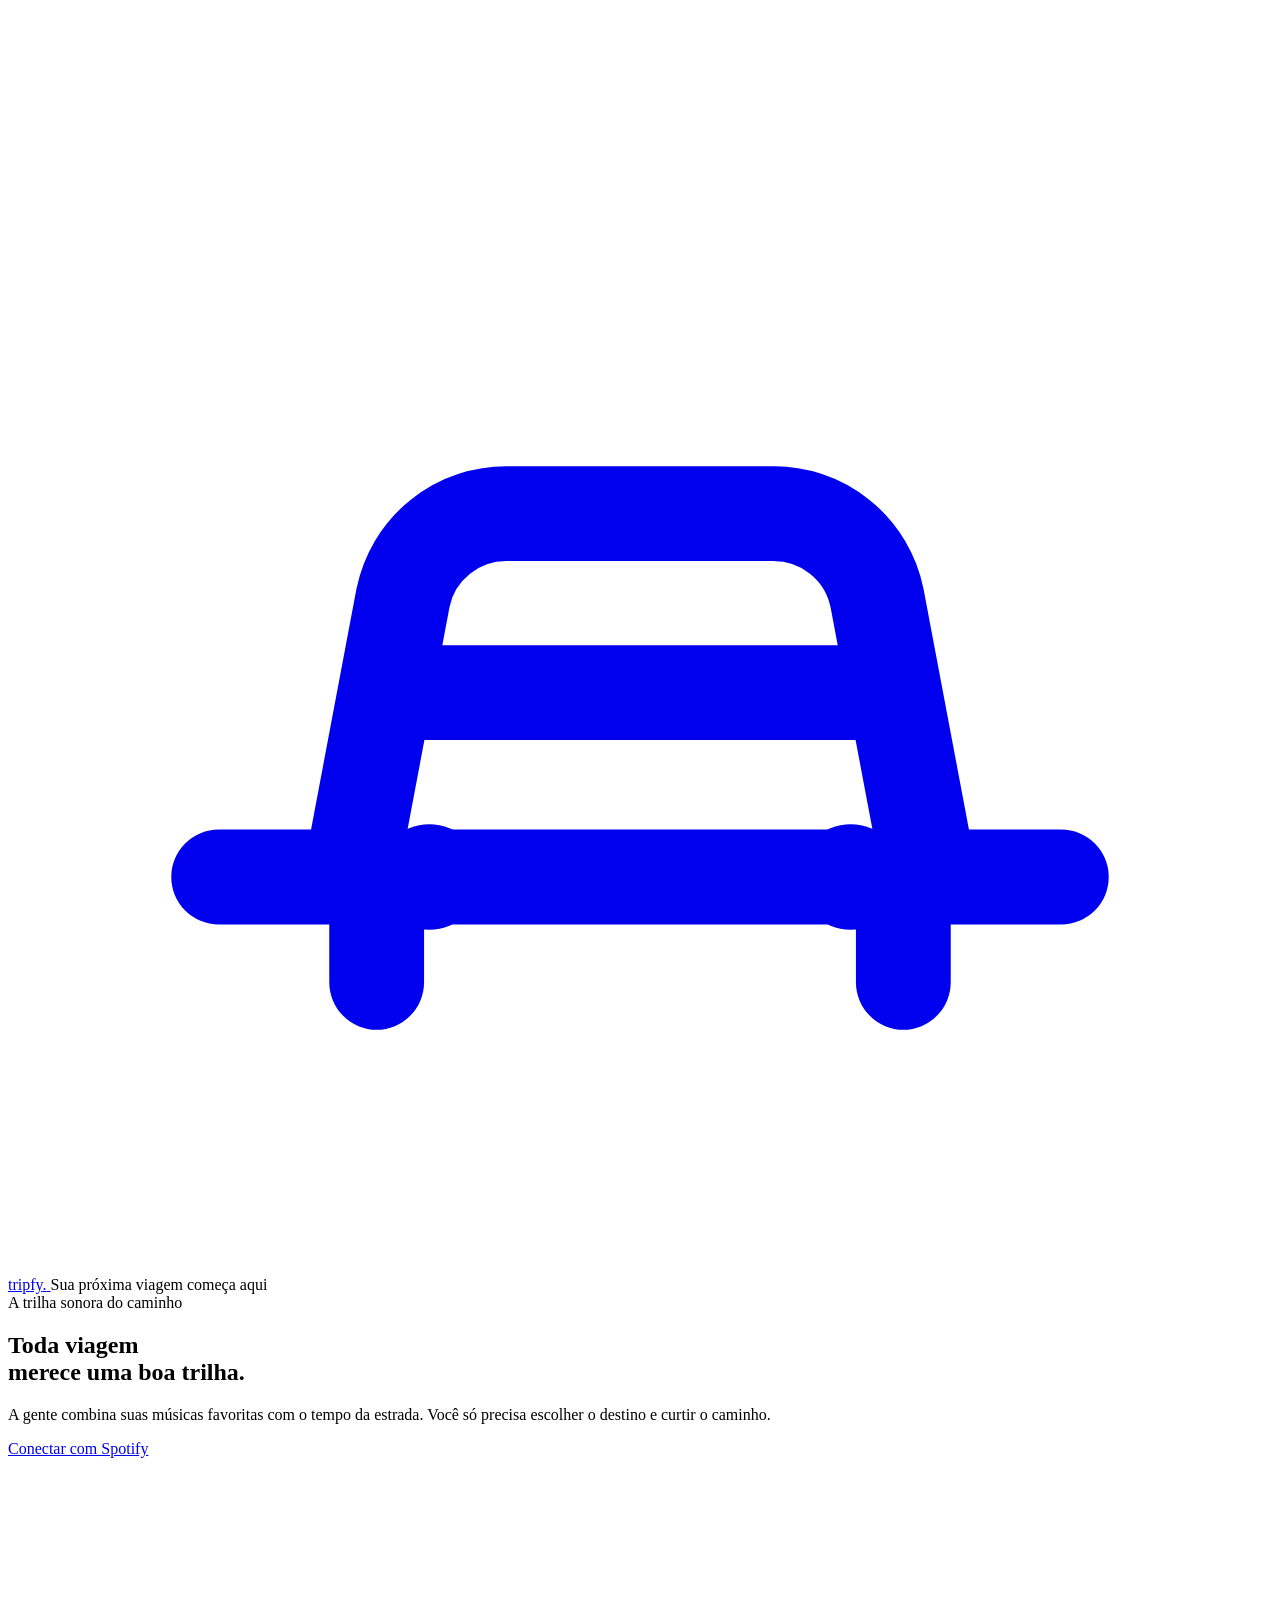
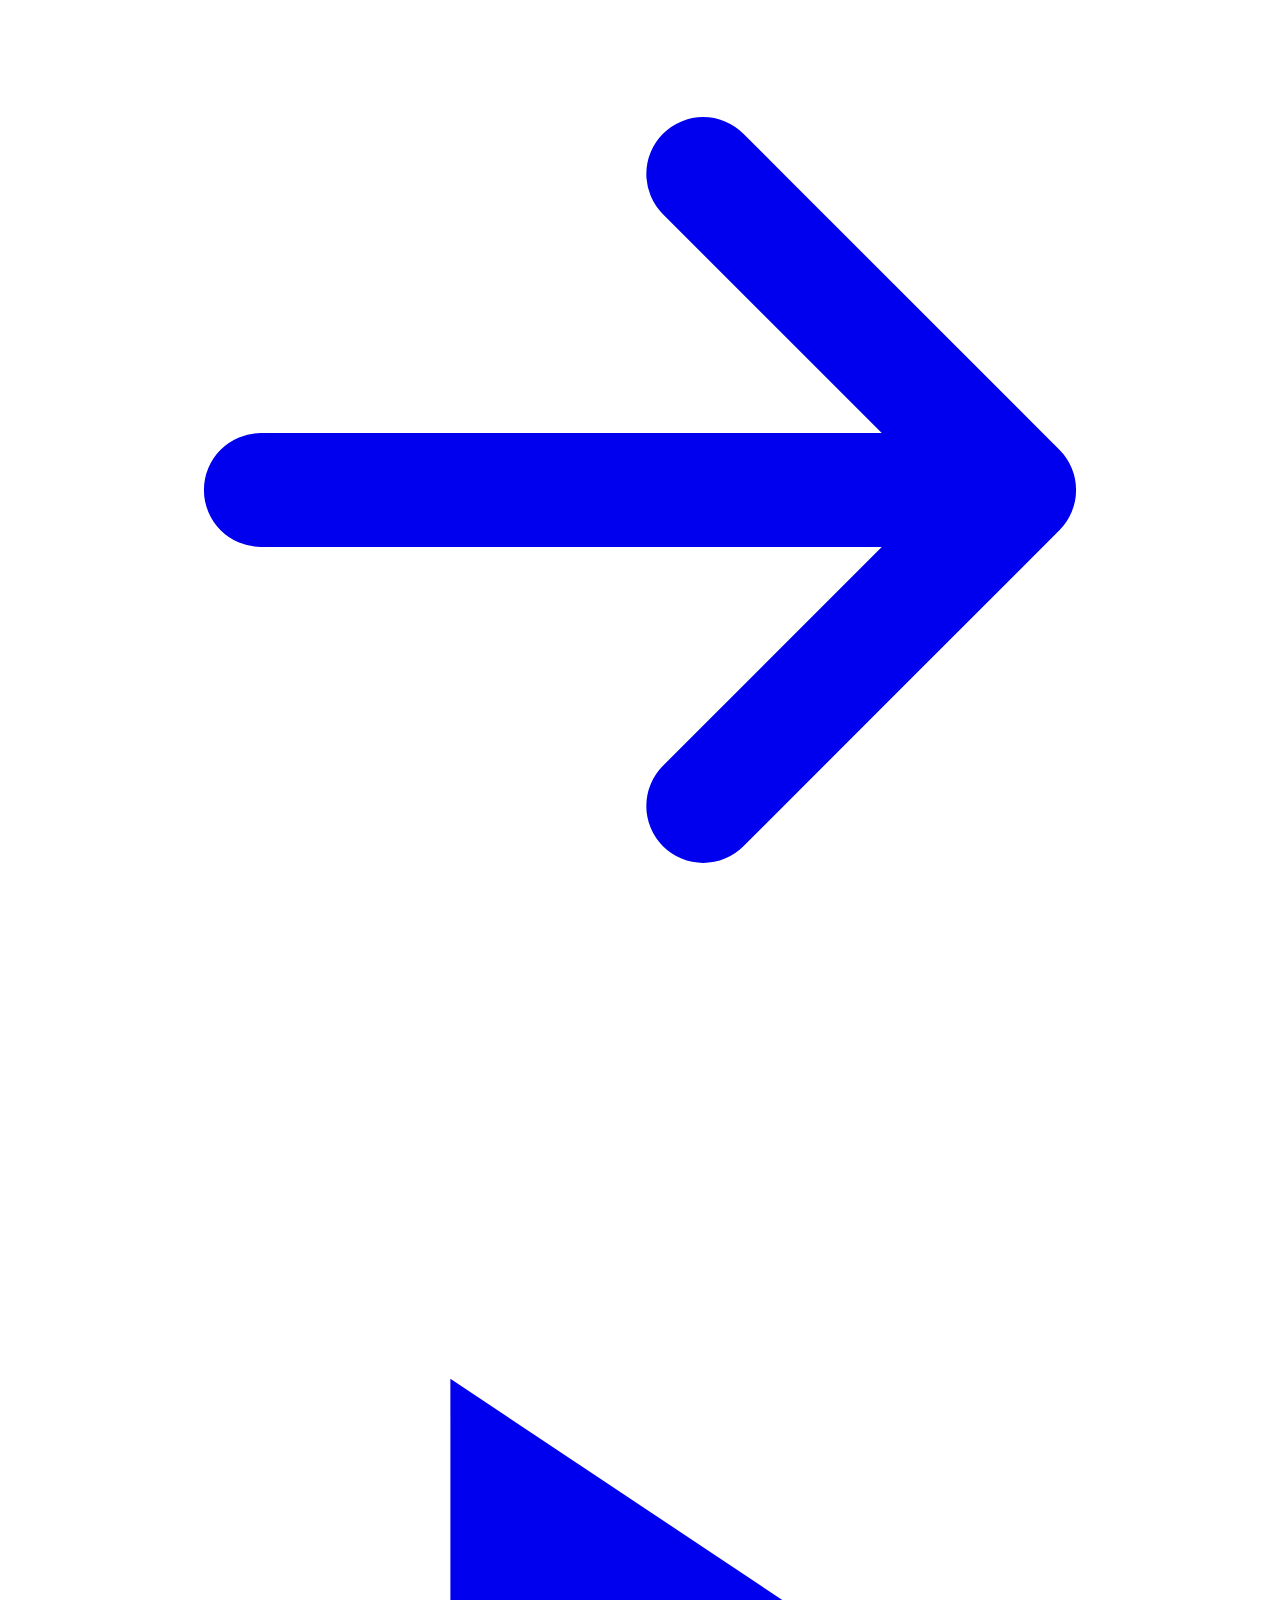
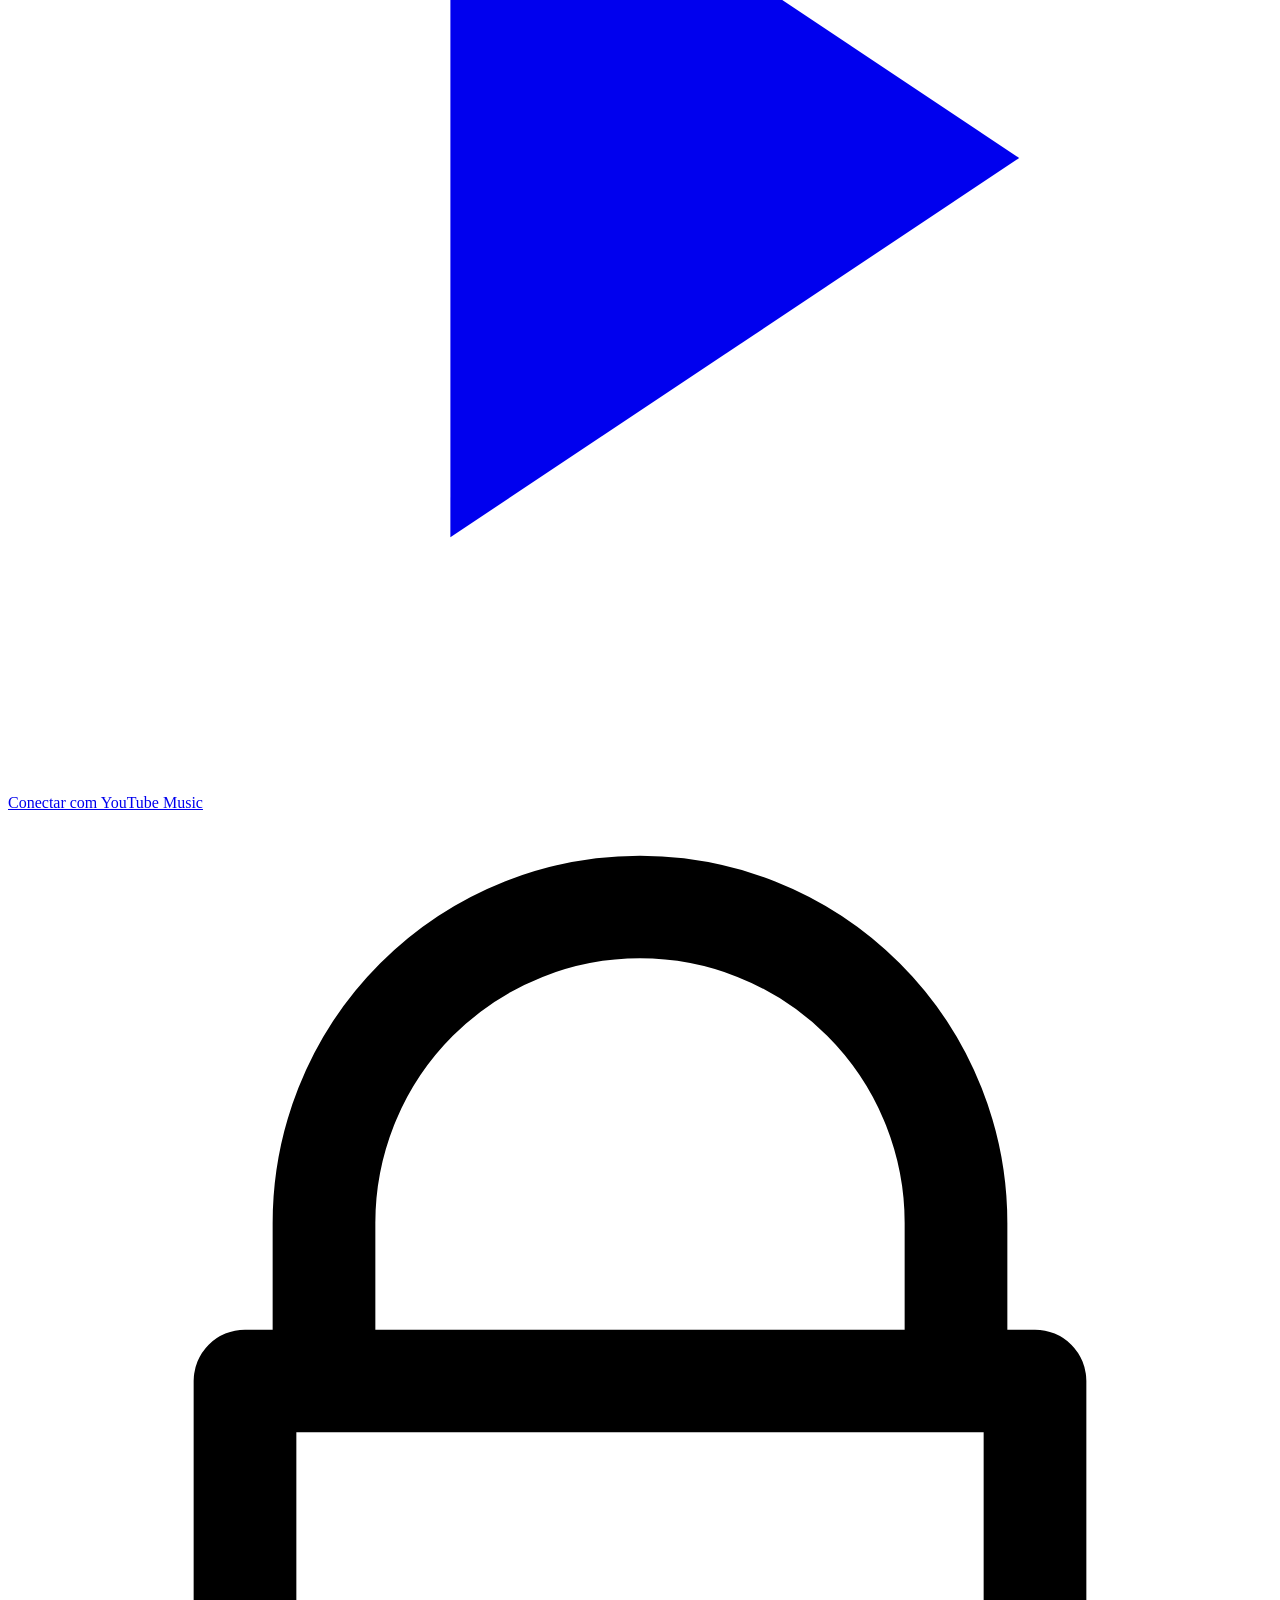
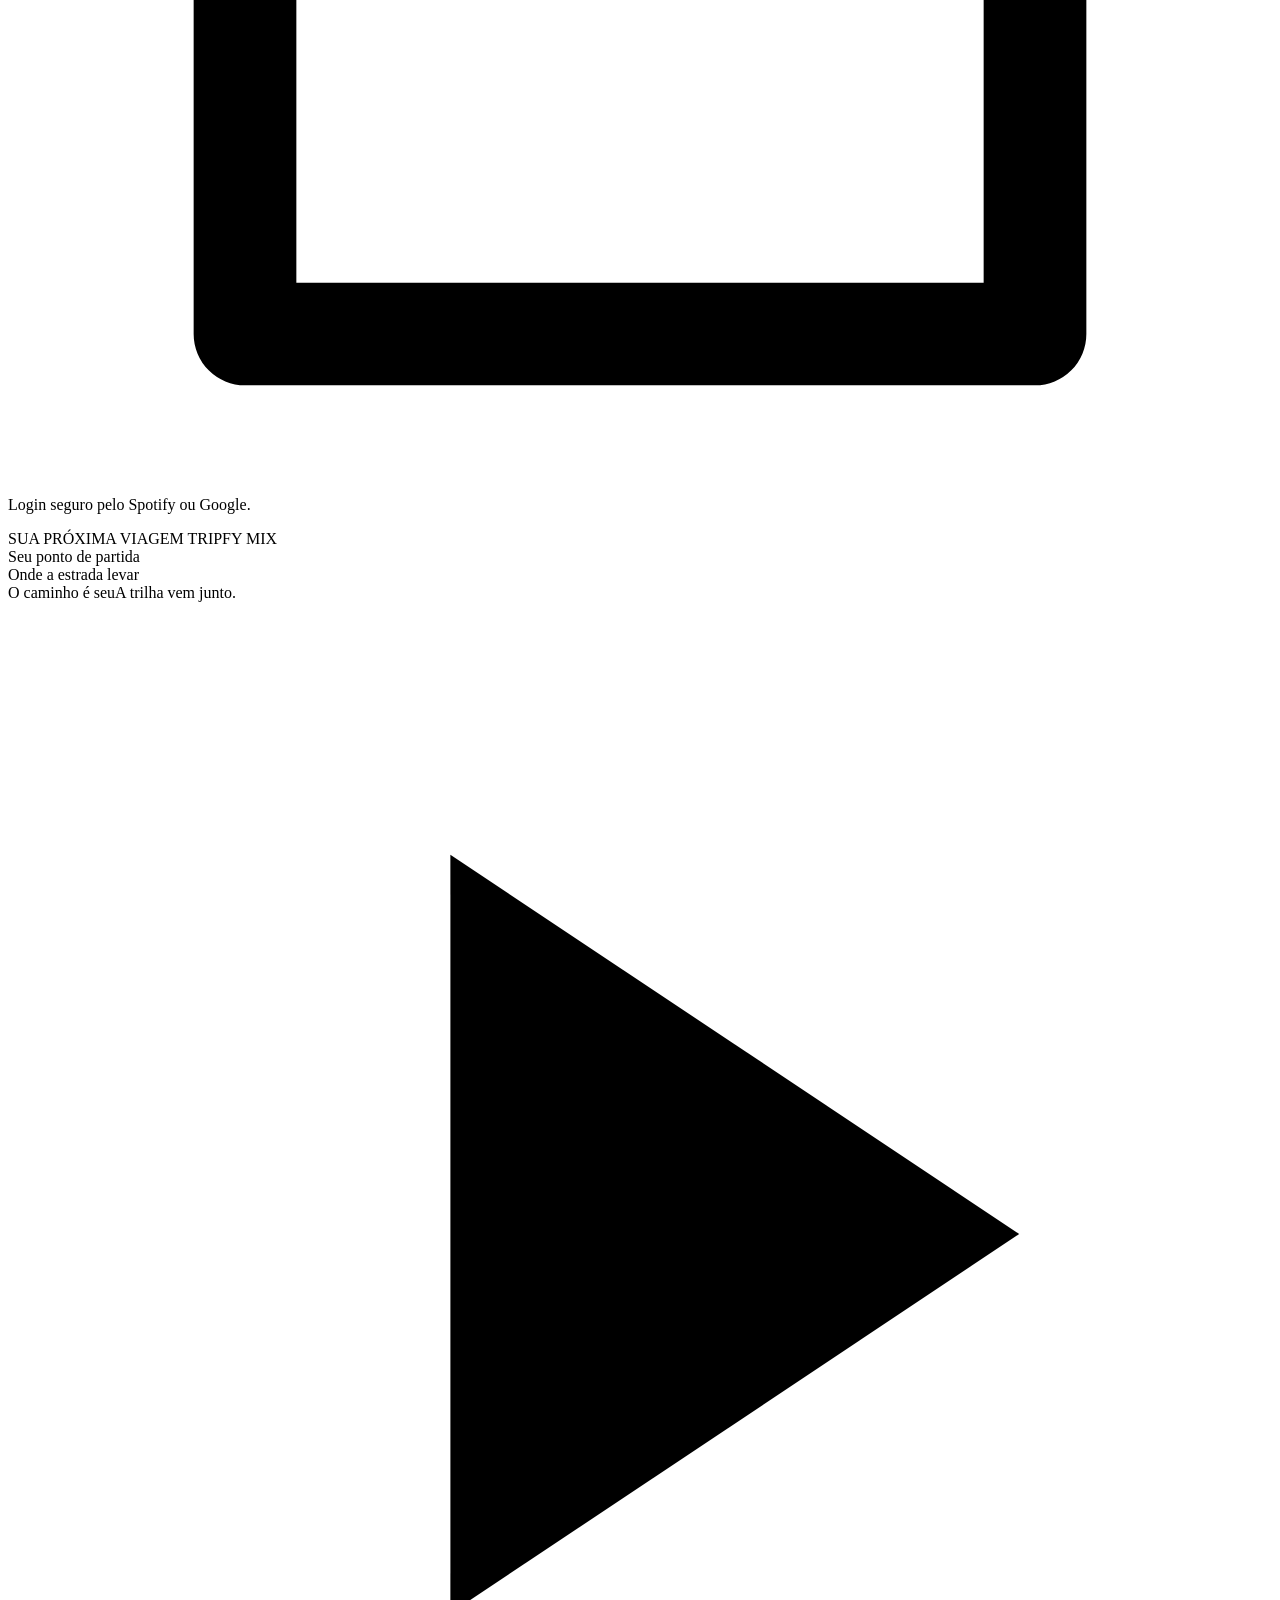
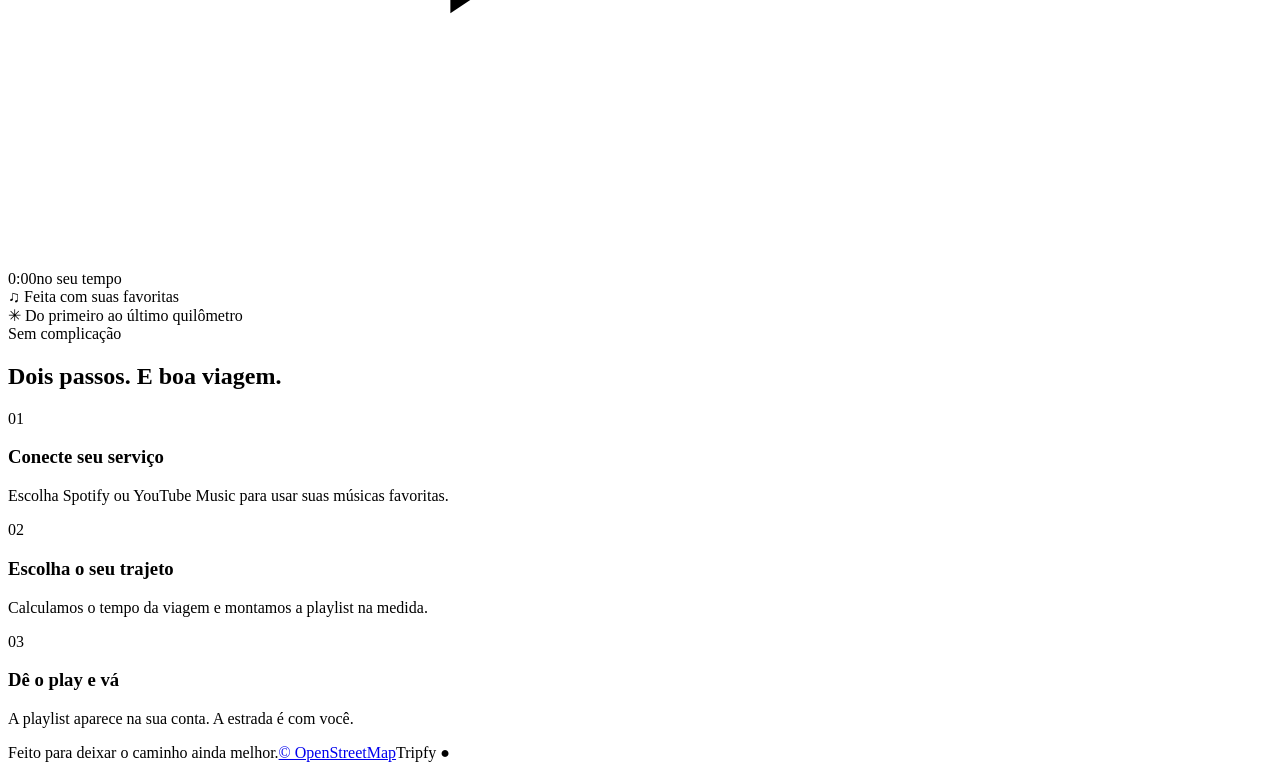
==== index.html @ cd0b9dc2 "Add files via upload" ====
<!doctype html>
<html lang="pt-BR">
<head>
    <meta charset="UTF-8">
    <meta name="viewport" content="width=device-width, initial-scale=1">
    <meta name="theme-color" content="#101812">
    <meta name="description" content="Uma trilha sonora feita sob medida para o tempo da sua viagem.">
    <title>Tripfy — sua viagem, sua trilha</title>
    <link rel="preconnect" href="https://fonts.googleapis.com">
    <link rel="preconnect" href="https://fonts.gstatic.com" crossorigin>
    <link href="https://fonts.googleapis.com/css2?family=DM+Sans:wght@400;500;600;700&family=Manrope:wght@400;500;600;700;800&display=swap" rel="stylesheet">
    <link href="css/style.css" rel="stylesheet">
</head>
<body>
    <main class="page-shell">
        <nav class="topbar" aria-label="Navegação principal">
            <a class="brand" href="/" aria-label="Tripfy, início">
                <span class="brand-mark" aria-hidden="true">
                    <svg viewBox="0 0 24 24" fill="none"><path d="M4 16.5h16M6.5 16.5l1-5.3a2 2 0 0 1 2-1.6h5a2 2 0 0 1 2 1.6l1 5.3M7 16.5v2m10-2v2M8 13h8" stroke="currentColor" stroke-width="1.8" stroke-linecap="round" stroke-linejoin="round"/><circle cx="8" cy="16.5" r="1" fill="currentColor"/><circle cx="16" cy="16.5" r="1" fill="currentColor"/></svg>
                </span>
                tripfy<span class="brand-period">.</span>
            </a>
            <span class="topbar-note"><span class="status-dot"></span> Sua próxima viagem começa aqui</span>
        </nav>

        <section class="hero" aria-labelledby="welcome-title">
            <div class="hero-copy">
                <span class="eyebrow"><span class="eyebrow-line"></span> A trilha sonora do caminho</span>
                <h1 id="welcome-title">Toda viagem<br>merece uma <span>boa trilha.</span></h1>
                <p class="hero-description">A gente combina suas músicas favoritas com o tempo da estrada. Você só precisa escolher o destino e curtir o caminho.</p>
                <div class="provider-buttons" aria-label="Escolha seu serviço de música">
                    <a class="button button-primary button-start" href="/api/auth?provider=spotify">
                        Conectar com Spotify
                        <svg aria-hidden="true" viewBox="0 0 20 20" fill="none"><path d="M4 10h12m-5-5 5 5-5 5" stroke="currentColor" stroke-width="1.8" stroke-linecap="round" stroke-linejoin="round"/></svg>
                    </a>
                    <a class="button button-youtube button-start" href="/api/auth?provider=youtube">
                        <span class="youtube-play" aria-hidden="true"><svg viewBox="0 0 20 20" fill="none"><path d="m7 4 9 6-9 6V4Z" fill="currentColor"/></svg></span>
                        Conectar com YouTube Music
                    </a>
                </div>
                <p class="privacy-note"><svg aria-hidden="true" viewBox="0 0 16 16" fill="none"><path d="M4 7V5a4 4 0 0 1 8 0v2m-9 0h10v7H3V7Z" stroke="currentColor" stroke-width="1.3" stroke-linecap="round" stroke-linejoin="round"/></svg> Login seguro pelo Spotify ou Google.</p>
                <p class="notice" id="auth-notice" role="status" hidden></p>
            </div>

            <div class="hero-art" aria-label="Ilustração de uma viagem ao som de música">
                <div class="orbit orbit-one"></div>
                <div class="orbit orbit-two"></div>
                <div class="art-glow"></div>
                <div class="music-card">
                    <div class="music-card-top"><span class="music-label">SUA PRÓXIMA VIAGEM</span><span class="music-live"><span></span> TRIPFY MIX</span></div>
                    <div class="route-preview">
                        <div class="route-point"><span class="route-pin"></span><span>Seu ponto de partida</span></div>
                        <span class="route-dash"></span>
                        <div class="route-point"><span class="route-pin route-pin-end"></span><span>Onde a estrada levar</span></div>
                    </div>
                    <div class="now-playing">
                        <div class="album-art"><span class="equalizer"><i></i><i></i><i></i><i></i></span></div>
                        <div class="track-copy"><span class="track-title">O caminho é seu</span><span class="track-subtitle">A trilha vem junto.</span></div>
                        <span class="play-icon" aria-hidden="true"><svg viewBox="0 0 20 20" fill="none"><path d="m7 4 9 6-9 6V4Z" fill="currentColor"/></svg></span>
                    </div>
                    <div class="progress-track"><span></span></div>
                    <div class="time-labels"><span>0:00</span><span>no seu tempo</span></div>
                </div>
                <div class="floating-note note-top"><span class="note-icon">♫</span> Feita com suas favoritas</div>
                <div class="floating-note note-bottom"><span class="note-spark">✳</span> Do primeiro ao último quilômetro</div>
            </div>
        </section>

        <section class="how-it-works" aria-label="Como funciona">
            <div class="section-heading"><span class="eyebrow"><span class="eyebrow-line"></span> Sem complicação</span><h2>Dois passos. E boa viagem.</h2></div>
            <div class="steps">
                <article class="step"><span class="step-number">01</span><div><h3>Conecte seu serviço</h3><p>Escolha Spotify ou YouTube Music para usar suas músicas favoritas.</p></div></article>
                <article class="step"><span class="step-number">02</span><div><h3>Escolha o seu trajeto</h3><p>Calculamos o tempo da viagem e montamos a playlist na medida.</p></div></article>
                <article class="step"><span class="step-number">03</span><div><h3>Dê o play e vá</h3><p>A playlist aparece na sua conta. A estrada é com você.</p></div></article>
            </div>
        </section>
        <footer class="footer"><span>Feito para deixar o caminho ainda melhor.</span><span class="footer-meta"><a href="https://www.openstreetmap.org/copyright" target="_blank" rel="noreferrer">© OpenStreetMap</a><span>Tripfy <span class="brand-period">●</span></span></span></footer>
    </main>
    <script src="js/script_inicio.js" defer></script>
</body>
</html>
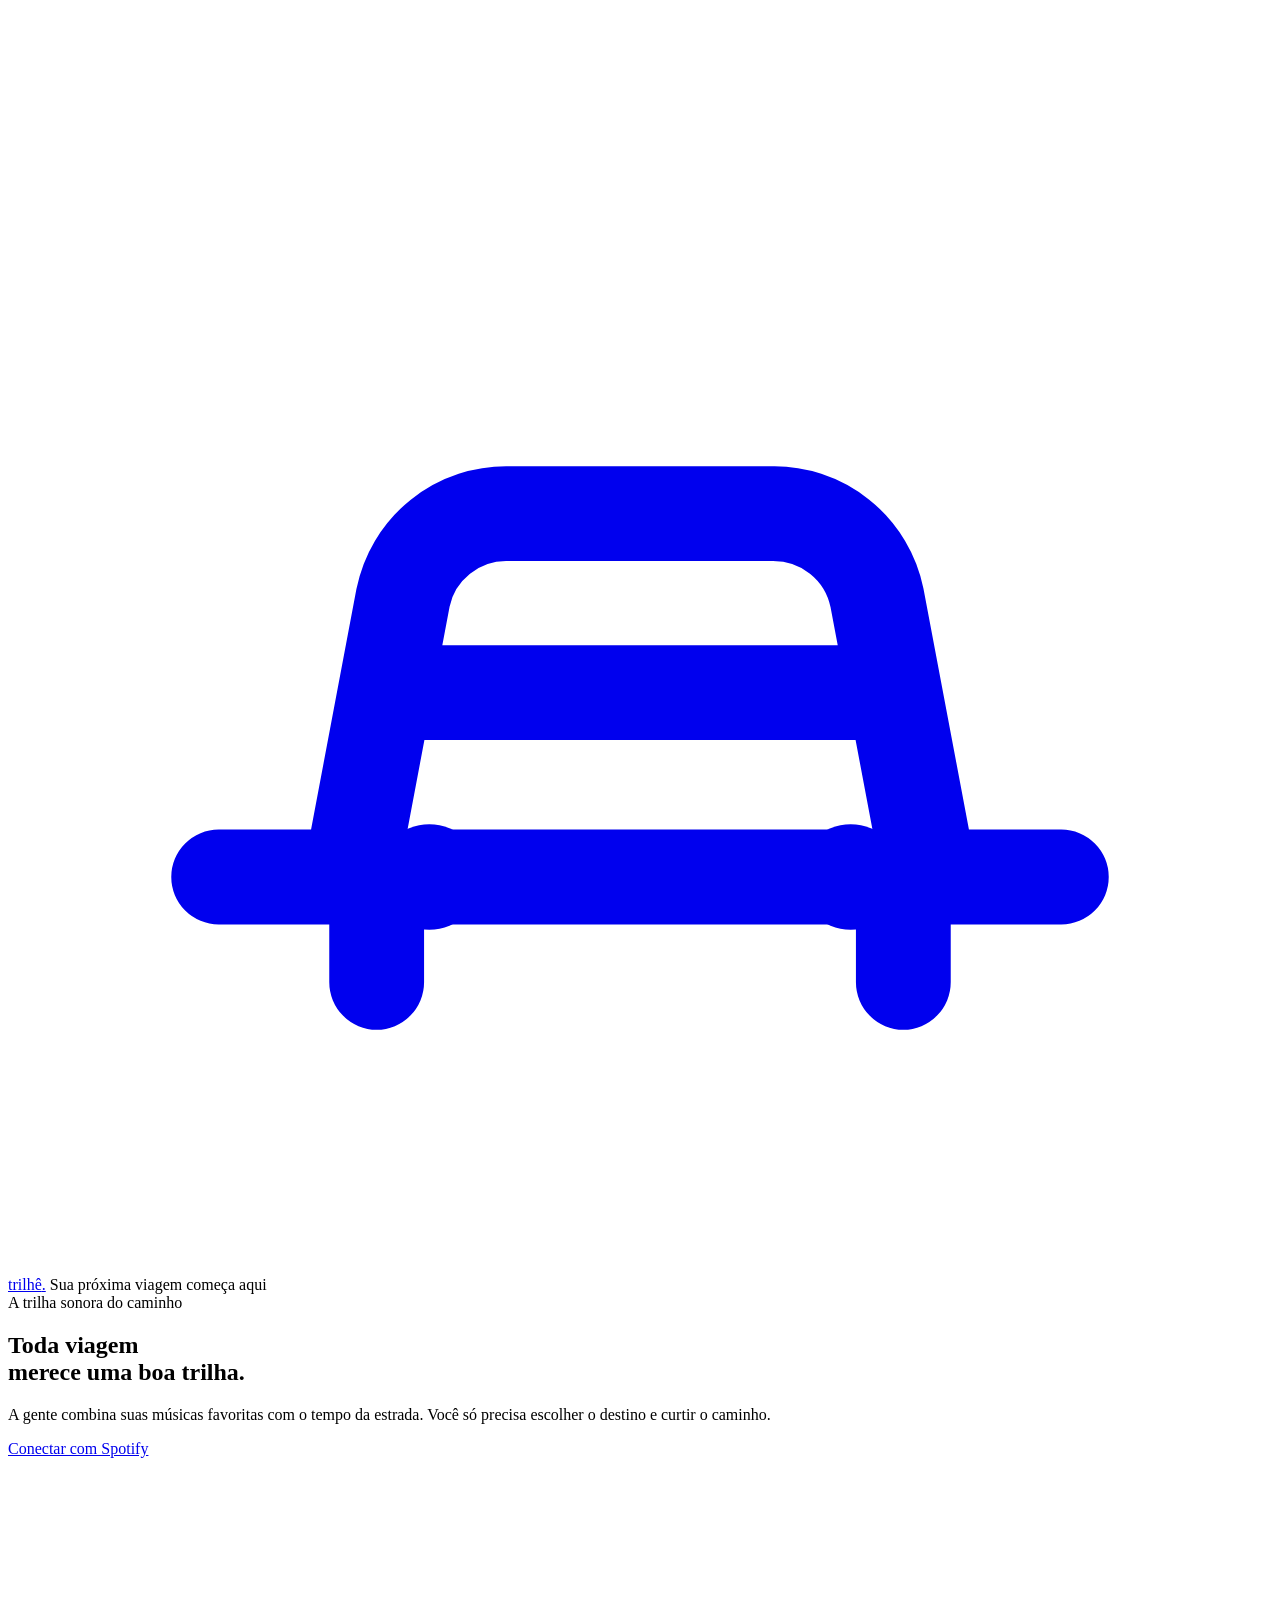
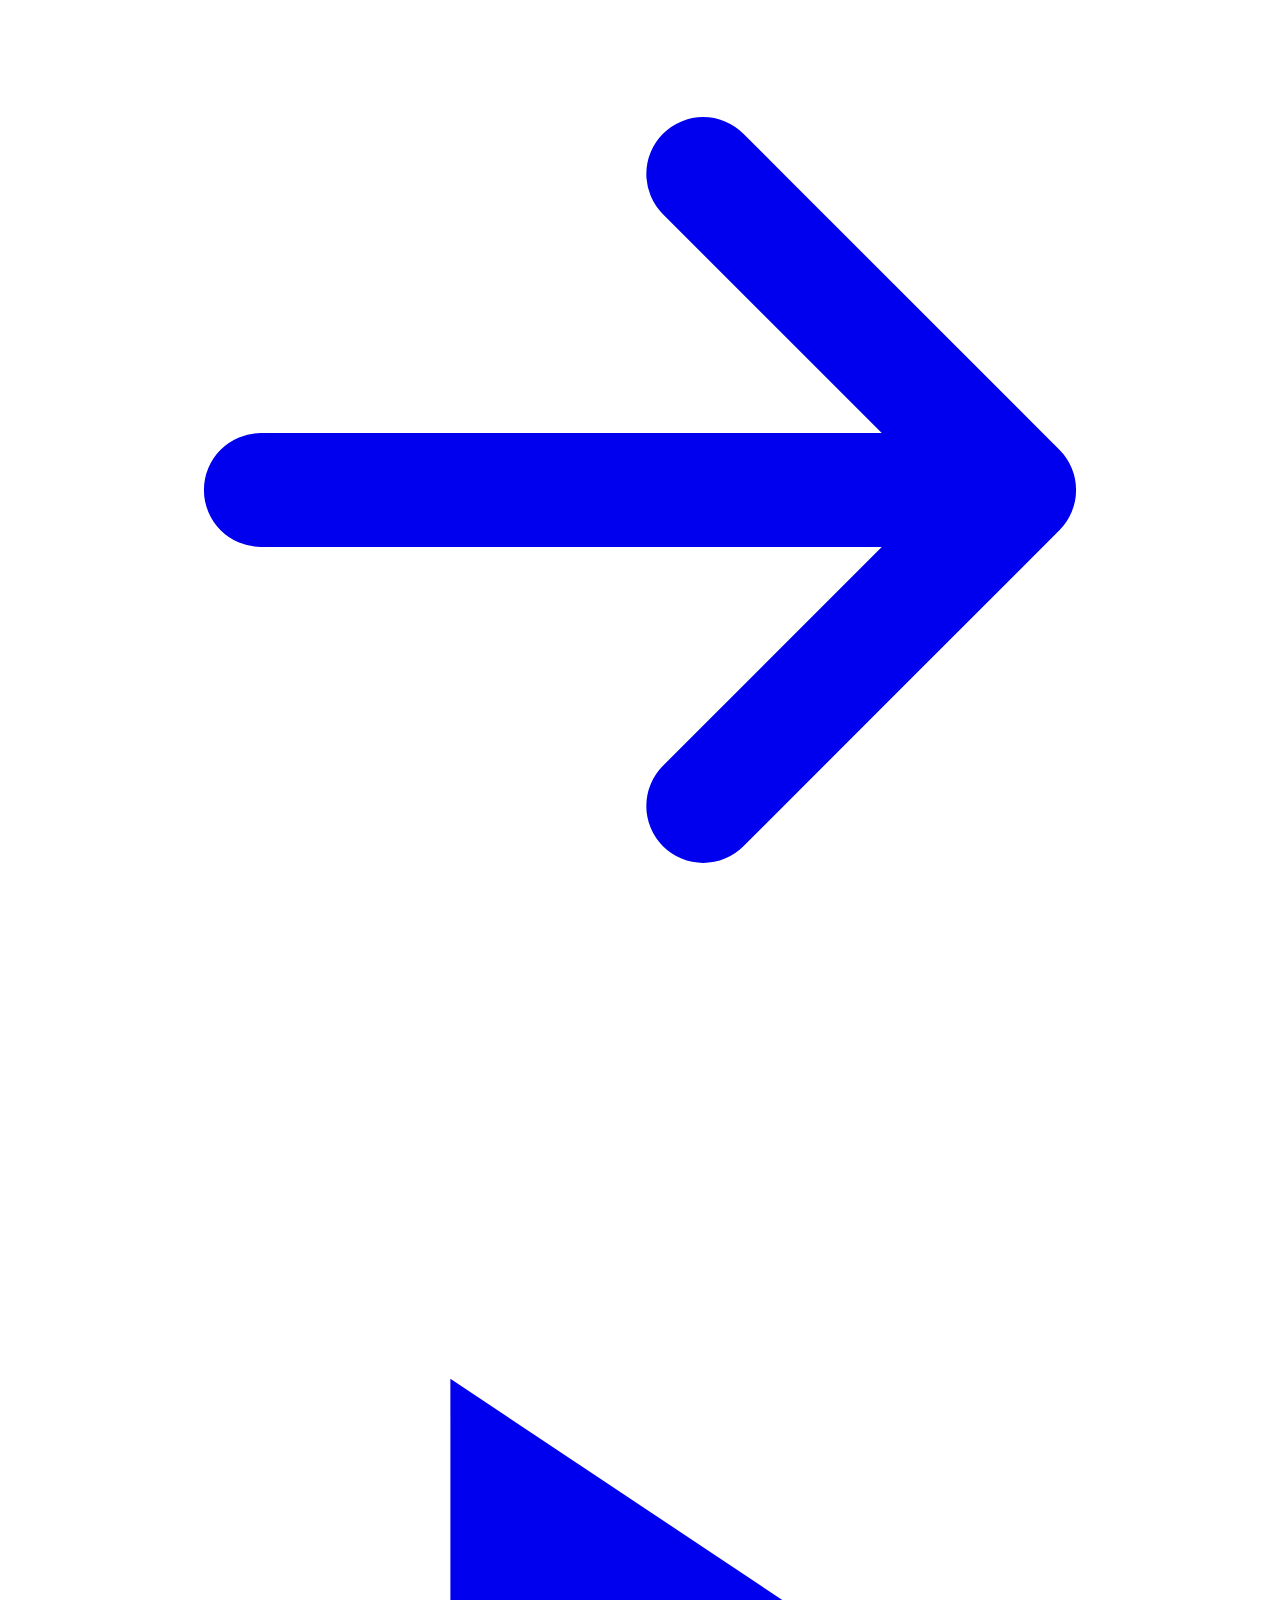
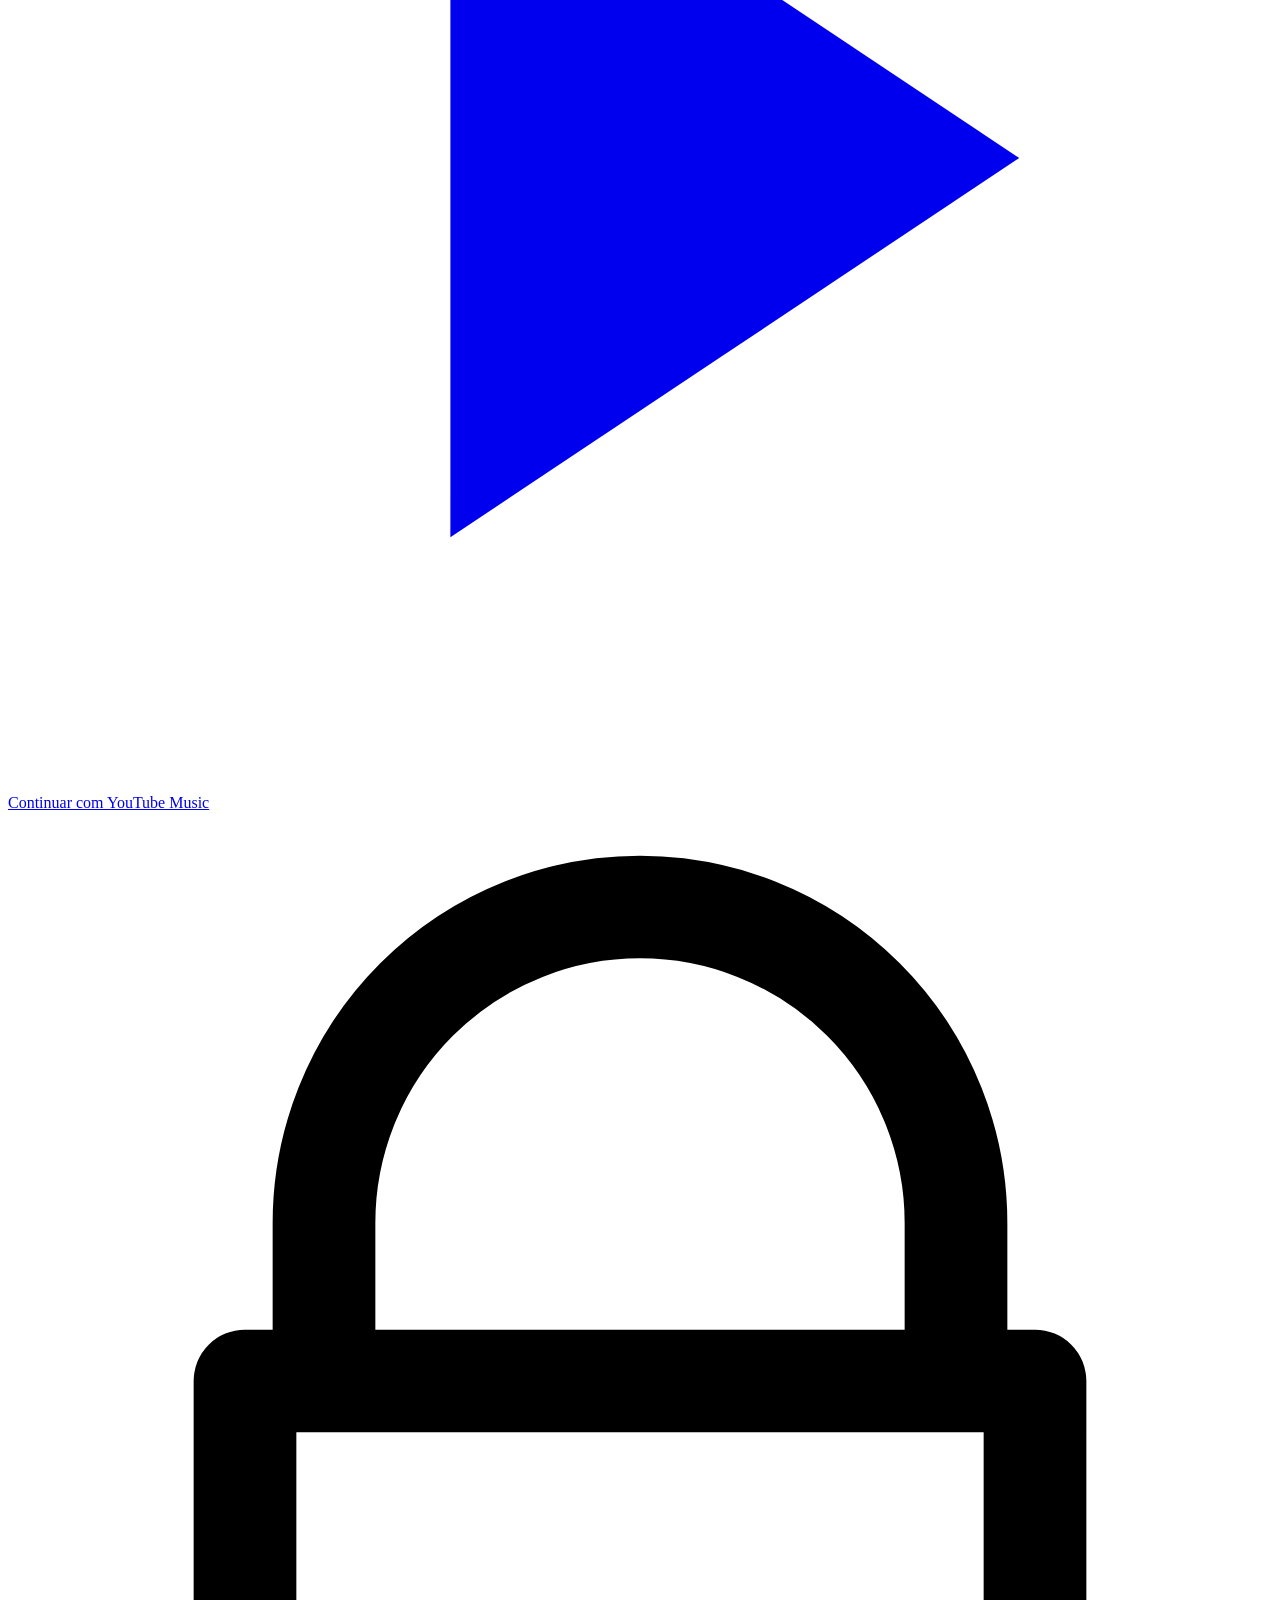
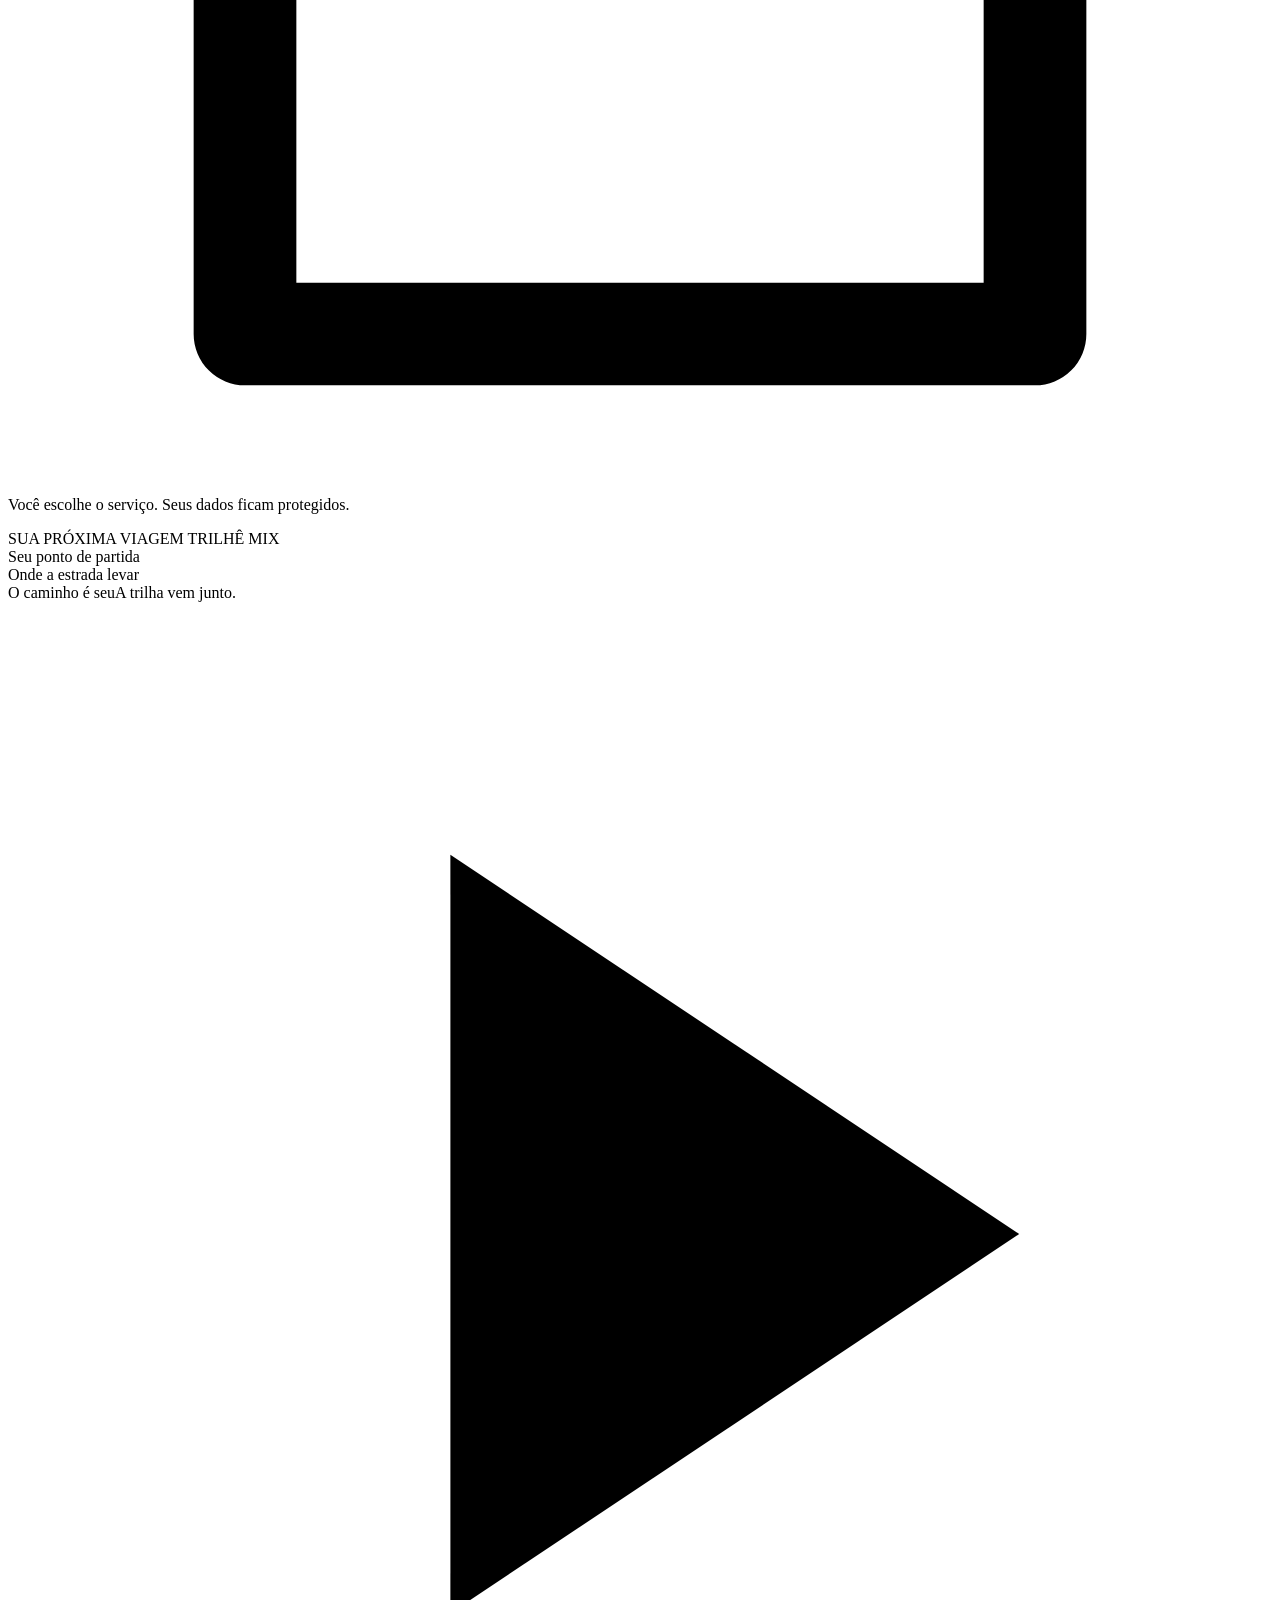
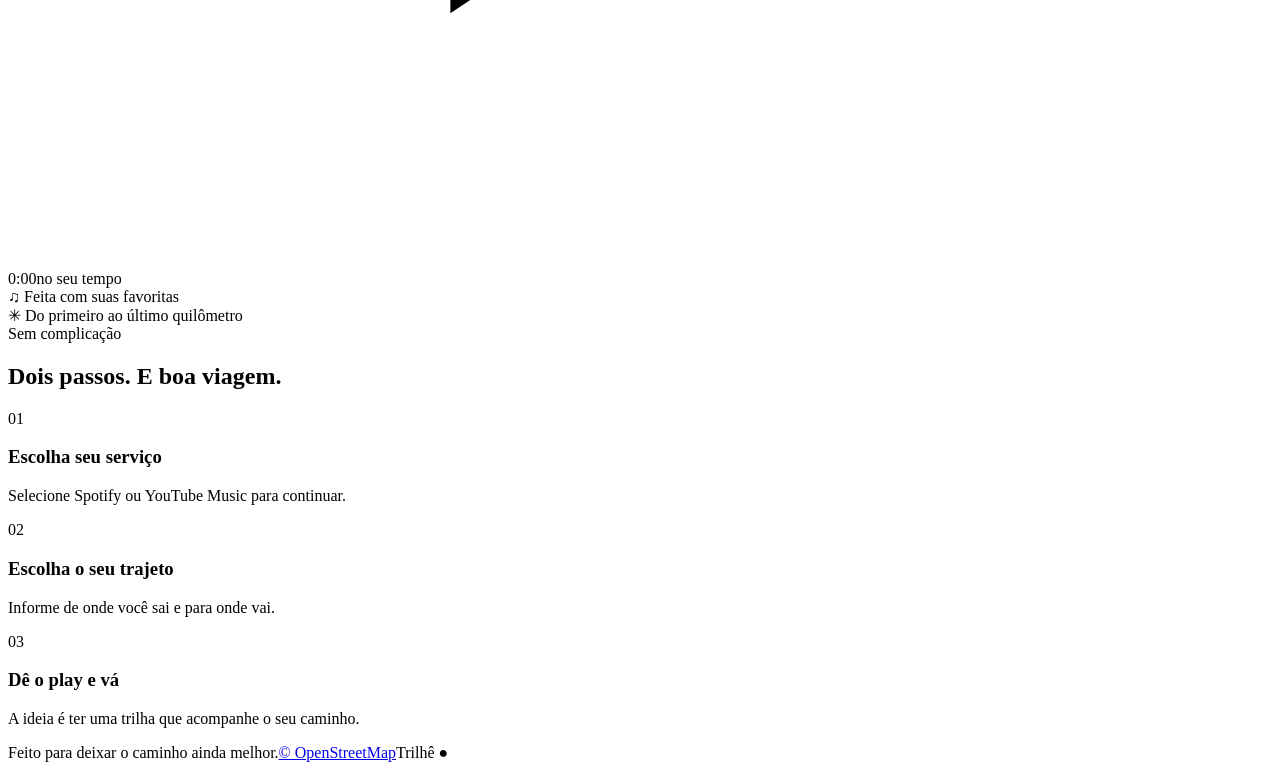
==== commit 95b15458: "Atualiza identidade visual e arquivos do Trilhê" ====
--- a/index.html
+++ b/index.html
@@ -1,81 +1,17 @@
-<!doctype html>
-<html lang="pt-BR">
-<head>
-    <meta charset="UTF-8">
-    <meta name="viewport" content="width=device-width, initial-scale=1">
-    <meta name="theme-color" content="#101812">
-    <meta name="description" content="Uma trilha sonora feita sob medida para o tempo da sua viagem.">
-    <title>Tripfy — sua viagem, sua trilha</title>
-    <link rel="preconnect" href="https://fonts.googleapis.com">
-    <link rel="preconnect" href="https://fonts.gstatic.com" crossorigin>
-    <link href="https://fonts.googleapis.com/css2?family=DM+Sans:wght@400;500;600;700&family=Manrope:wght@400;500;600;700;800&display=swap" rel="stylesheet">
-    <link href="css/style.css" rel="stylesheet">
-</head>
-<body>
-    <main class="page-shell">
-        <nav class="topbar" aria-label="Navegação principal">
-            <a class="brand" href="/" aria-label="Tripfy, início">
-                <span class="brand-mark" aria-hidden="true">
-                    <svg viewBox="0 0 24 24" fill="none"><path d="M4 16.5h16M6.5 16.5l1-5.3a2 2 0 0 1 2-1.6h5a2 2 0 0 1 2 1.6l1 5.3M7 16.5v2m10-2v2M8 13h8" stroke="currentColor" stroke-width="1.8" stroke-linecap="round" stroke-linejoin="round"/><circle cx="8" cy="16.5" r="1" fill="currentColor"/><circle cx="16" cy="16.5" r="1" fill="currentColor"/></svg>
-                </span>
-                tripfy<span class="brand-period">.</span>
-            </a>
-            <span class="topbar-note"><span class="status-dot"></span> Sua próxima viagem começa aqui</span>
-        </nav>
-
-        <section class="hero" aria-labelledby="welcome-title">
-            <div class="hero-copy">
-                <span class="eyebrow"><span class="eyebrow-line"></span> A trilha sonora do caminho</span>
-                <h1 id="welcome-title">Toda viagem<br>merece uma <span>boa trilha.</span></h1>
-                <p class="hero-description">A gente combina suas músicas favoritas com o tempo da estrada. Você só precisa escolher o destino e curtir o caminho.</p>
-                <div class="provider-buttons" aria-label="Escolha seu serviço de música">
-                    <a class="button button-primary button-start" href="/api/auth?provider=spotify">
-                        Conectar com Spotify
-                        <svg aria-hidden="true" viewBox="0 0 20 20" fill="none"><path d="M4 10h12m-5-5 5 5-5 5" stroke="currentColor" stroke-width="1.8" stroke-linecap="round" stroke-linejoin="round"/></svg>
-                    </a>
-                    <a class="button button-youtube button-start" href="/api/auth?provider=youtube">
-                        <span class="youtube-play" aria-hidden="true"><svg viewBox="0 0 20 20" fill="none"><path d="m7 4 9 6-9 6V4Z" fill="currentColor"/></svg></span>
-                        Conectar com YouTube Music
-                    </a>
-                </div>
-                <p class="privacy-note"><svg aria-hidden="true" viewBox="0 0 16 16" fill="none"><path d="M4 7V5a4 4 0 0 1 8 0v2m-9 0h10v7H3V7Z" stroke="currentColor" stroke-width="1.3" stroke-linecap="round" stroke-linejoin="round"/></svg> Login seguro pelo Spotify ou Google.</p>
-                <p class="notice" id="auth-notice" role="status" hidden></p>
-            </div>
-
-            <div class="hero-art" aria-label="Ilustração de uma viagem ao som de música">
-                <div class="orbit orbit-one"></div>
-                <div class="orbit orbit-two"></div>
-                <div class="art-glow"></div>
-                <div class="music-card">
-                    <div class="music-card-top"><span class="music-label">SUA PRÓXIMA VIAGEM</span><span class="music-live"><span></span> TRIPFY MIX</span></div>
-                    <div class="route-preview">
-                        <div class="route-point"><span class="route-pin"></span><span>Seu ponto de partida</span></div>
-                        <span class="route-dash"></span>
-                        <div class="route-point"><span class="route-pin route-pin-end"></span><span>Onde a estrada levar</span></div>
-                    </div>
-                    <div class="now-playing">
-                        <div class="album-art"><span class="equalizer"><i></i><i></i><i></i><i></i></span></div>
-                        <div class="track-copy"><span class="track-title">O caminho é seu</span><span class="track-subtitle">A trilha vem junto.</span></div>
-                        <span class="play-icon" aria-hidden="true"><svg viewBox="0 0 20 20" fill="none"><path d="m7 4 9 6-9 6V4Z" fill="currentColor"/></svg></span>
-                    </div>
-                    <div class="progress-track"><span></span></div>
-                    <div class="time-labels"><span>0:00</span><span>no seu tempo</span></div>
-                </div>
-                <div class="floating-note note-top"><span class="note-icon">♫</span> Feita com suas favoritas</div>
-                <div class="floating-note note-bottom"><span class="note-spark">✳</span> Do primeiro ao último quilômetro</div>
-            </div>
-        </section>
-
-        <section class="how-it-works" aria-label="Como funciona">
-            <div class="section-heading"><span class="eyebrow"><span class="eyebrow-line"></span> Sem complicação</span><h2>Dois passos. E boa viagem.</h2></div>
-            <div class="steps">
-                <article class="step"><span class="step-number">01</span><div><h3>Conecte seu serviço</h3><p>Escolha Spotify ou YouTube Music para usar suas músicas favoritas.</p></div></article>
-                <article class="step"><span class="step-number">02</span><div><h3>Escolha o seu trajeto</h3><p>Calculamos o tempo da viagem e montamos a playlist na medida.</p></div></article>
-                <article class="step"><span class="step-number">03</span><div><h3>Dê o play e vá</h3><p>A playlist aparece na sua conta. A estrada é com você.</p></div></article>
-            </div>
-        </section>
-        <footer class="footer"><span>Feito para deixar o caminho ainda melhor.</span><span class="footer-meta"><a href="https://www.openstreetmap.org/copyright" target="_blank" rel="noreferrer">© OpenStreetMap</a><span>Tripfy <span class="brand-period">●</span></span></span></footer>
-    </main>
-    <script src="js/script_inicio.js" defer></script>
-</body>
-</html>
+<!doctype html>
+<html lang="pt-BR">
+<head>
+<meta charset="UTF-8"><meta name="viewport" content="width=device-width, initial-scale=1"><meta name="theme-color" content="#101812">
+<meta name="description" content="Uma trilha sonora feita sob medida para o tempo da sua viagem."><title>Trilhê — sua viagem, sua trilha</title>
+<link rel="preconnect" href="https://fonts.googleapis.com"><link rel="preconnect" href="https://fonts.gstatic.com" crossorigin>
+<link href="https://fonts.googleapis.com/css2?family=DM+Sans:wght@400;500;600;700&family=Manrope:wght@400;500;600;700;800&display=swap" rel="stylesheet"><link href="./css/style.css" rel="stylesheet">
+</head>
+<body><main class="page-shell">
+<nav class="topbar" aria-label="Navegação principal"><a class="brand" href="./index.html" aria-label="Trilhê, início"><span class="brand-mark" aria-hidden="true"><svg viewBox="0 0 24 24" fill="none"><path d="M4 16.5h16M6.5 16.5l1-5.3a2 2 0 0 1 2-1.6h5a2 2 0 0 1 2 1.6l1 5.3M7 16.5v2m10-2v2M8 13h8" stroke="currentColor" stroke-width="1.8" stroke-linecap="round" stroke-linejoin="round"/><circle cx="8" cy="16.5" r="1" fill="currentColor"/><circle cx="16" cy="16.5" r="1" fill="currentColor"/></svg></span>trilhê<span class="brand-period">.</span></a><span class="topbar-note"><span class="status-dot"></span> Sua próxima viagem começa aqui</span></nav>
+<section class="hero" aria-labelledby="welcome-title"><div class="hero-copy"><span class="eyebrow"><span class="eyebrow-line"></span> A trilha sonora do caminho</span><h1 id="welcome-title">Toda viagem<br>merece uma <span>boa trilha.</span></h1><p class="hero-description">A gente combina suas músicas favoritas com o tempo da estrada. Você só precisa escolher o destino e curtir o caminho.</p>
+<div class="provider-buttons" aria-label="Escolha seu serviço de música"><a class="button button-primary button-start" href="./travel.html?provider=spotify">Conectar com Spotify<svg aria-hidden="true" viewBox="0 0 20 20" fill="none"><path d="M4 10h12m-5-5 5 5-5 5" stroke="currentColor" stroke-width="1.8" stroke-linecap="round" stroke-linejoin="round"/></svg></a><a class="button button-youtube button-start" href="./travel.html?provider=youtube"><span class="youtube-play" aria-hidden="true"><svg viewBox="0 0 20 20" fill="none"><path d="m7 4 9 6-9 6V4Z" fill="currentColor"/></svg></span>Continuar com YouTube Music</a></div>
+<p class="privacy-note"><svg aria-hidden="true" viewBox="0 0 16 16" fill="none"><path d="M4 7V5a4 4 0 0 1 8 0v2m-9 0h10v7H3V7Z" stroke="currentColor" stroke-width="1.3" stroke-linecap="round" stroke-linejoin="round"/></svg> Você escolhe o serviço. Seus dados ficam protegidos.</p><p class="notice" id="auth-notice" role="status" hidden></p></div>
+<div class="hero-art" aria-label="Ilustração de uma viagem ao som de música"><div class="orbit orbit-one"></div><div class="orbit orbit-two"></div><div class="art-glow"></div><div class="music-card"><div class="music-card-top"><span class="music-label">SUA PRÓXIMA VIAGEM</span><span class="music-live"><span></span> TRILHÊ MIX</span></div><div class="route-preview"><div class="route-point"><span class="route-pin"></span><span>Seu ponto de partida</span></div><span class="route-dash"></span><div class="route-point"><span class="route-pin route-pin-end"></span><span>Onde a estrada levar</span></div></div><div class="now-playing"><div class="album-art"><span class="equalizer"><i></i><i></i><i></i><i></i></span></div><div class="track-copy"><span class="track-title">O caminho é seu</span><span class="track-subtitle">A trilha vem junto.</span></div><span class="play-icon" aria-hidden="true"><svg viewBox="0 0 20 20" fill="none"><path d="m7 4 9 6-9 6V4Z" fill="currentColor"/></svg></span></div><div class="progress-track"><span></span></div><div class="time-labels"><span>0:00</span><span>no seu tempo</span></div></div><div class="floating-note note-top"><span class="note-icon">♫</span> Feita com suas favoritas</div><div class="floating-note note-bottom"><span class="note-spark">✳</span> Do primeiro ao último quilômetro</div></div></section>
+<section class="how-it-works" aria-label="Como funciona"><div class="section-heading"><span class="eyebrow"><span class="eyebrow-line"></span> Sem complicação</span><h2>Dois passos. E boa viagem.</h2></div><div class="steps"><article class="step"><span class="step-number">01</span><div><h3>Escolha seu serviço</h3><p>Selecione Spotify ou YouTube Music para continuar.</p></div></article><article class="step"><span class="step-number">02</span><div><h3>Escolha o seu trajeto</h3><p>Informe de onde você sai e para onde vai.</p></div></article><article class="step"><span class="step-number">03</span><div><h3>Dê o play e vá</h3><p>A ideia é ter uma trilha que acompanhe o seu caminho.</p></div></article></div></section>
+<footer class="footer"><span>Feito para deixar o caminho ainda melhor.</span><span class="footer-meta"><a href="https://www.openstreetmap.org/copyright" target="_blank" rel="noreferrer">© OpenStreetMap</a><span>Trilhê <span class="brand-period">●</span></span></span></footer>
+</main><script src="./js/script_inicio.js" defer></script></body></html>
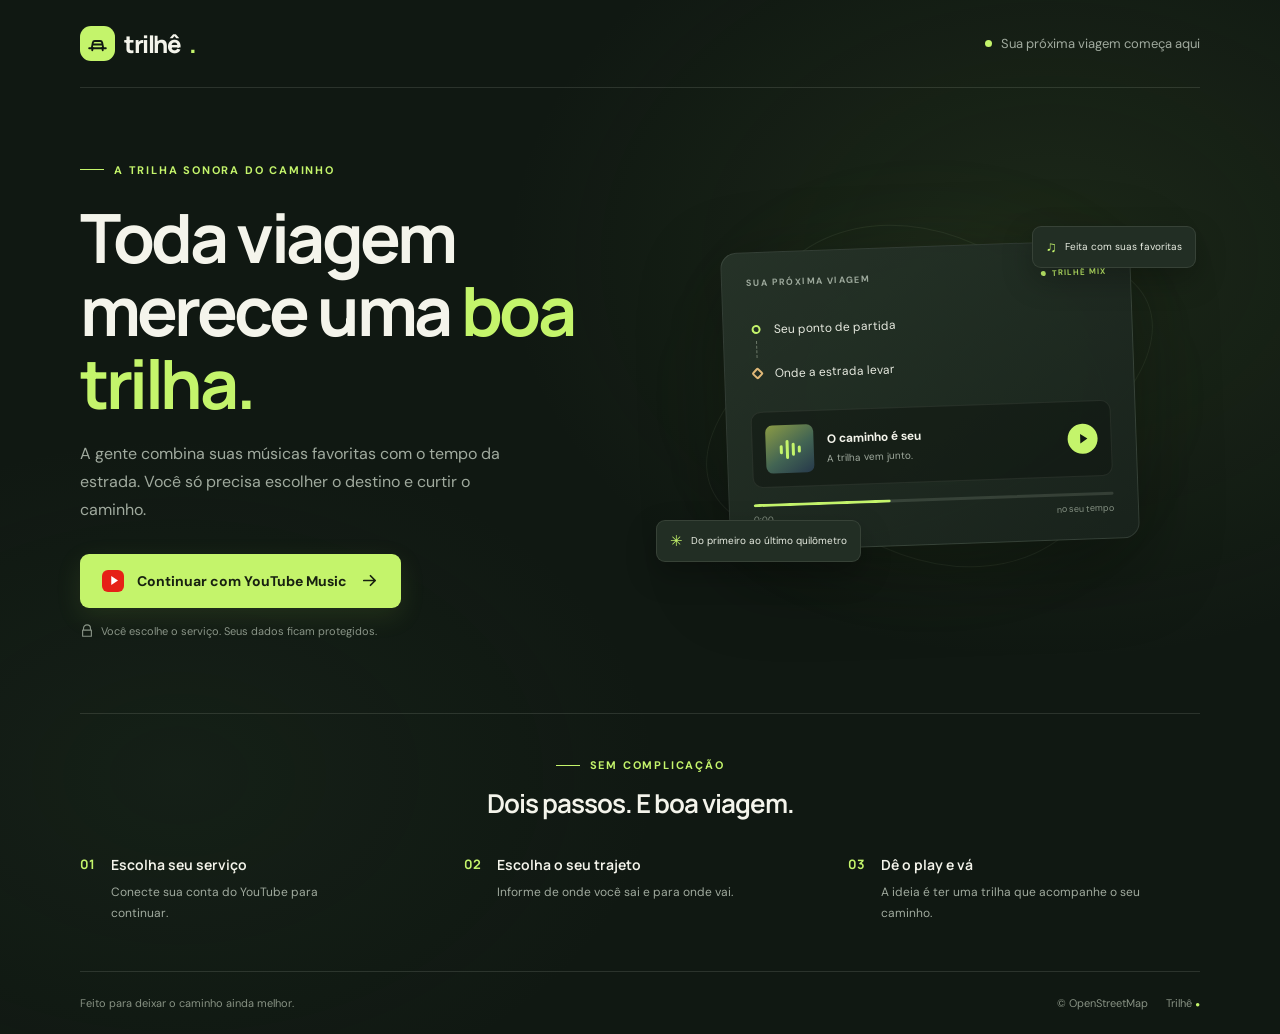
==== commit f813e35d: "Focar a página inicial no YouTube Music" ====
--- a/index.html
+++ b/index.html
@@ -9,9 +9,9 @@
 <body><main class="page-shell">
 <nav class="topbar" aria-label="Navegação principal"><a class="brand" href="./index.html" aria-label="Trilhê, início"><span class="brand-mark" aria-hidden="true"><svg viewBox="0 0 24 24" fill="none"><path d="M4 16.5h16M6.5 16.5l1-5.3a2 2 0 0 1 2-1.6h5a2 2 0 0 1 2 1.6l1 5.3M7 16.5v2m10-2v2M8 13h8" stroke="currentColor" stroke-width="1.8" stroke-linecap="round" stroke-linejoin="round"/><circle cx="8" cy="16.5" r="1" fill="currentColor"/><circle cx="16" cy="16.5" r="1" fill="currentColor"/></svg></span>trilhê<span class="brand-period">.</span></a><span class="topbar-note"><span class="status-dot"></span> Sua próxima viagem começa aqui</span></nav>
 <section class="hero" aria-labelledby="welcome-title"><div class="hero-copy"><span class="eyebrow"><span class="eyebrow-line"></span> A trilha sonora do caminho</span><h1 id="welcome-title">Toda viagem<br>merece uma <span>boa trilha.</span></h1><p class="hero-description">A gente combina suas músicas favoritas com o tempo da estrada. Você só precisa escolher o destino e curtir o caminho.</p>
-<div class="provider-buttons" aria-label="Escolha seu serviço de música"><a class="button button-primary button-start" href="./travel.html?provider=spotify">Conectar com Spotify<svg aria-hidden="true" viewBox="0 0 20 20" fill="none"><path d="M4 10h12m-5-5 5 5-5 5" stroke="currentColor" stroke-width="1.8" stroke-linecap="round" stroke-linejoin="round"/></svg></a><a class="button button-youtube button-start" href="./travel.html?provider=youtube"><span class="youtube-play" aria-hidden="true"><svg viewBox="0 0 20 20" fill="none"><path d="m7 4 9 6-9 6V4Z" fill="currentColor"/></svg></span>Continuar com YouTube Music</a></div>
+<div class="provider-buttons" aria-label="Serviço de música"><a class="button button-primary button-start" href="./travel.html?provider=youtube"><span class="youtube-play" aria-hidden="true"><svg viewBox="0 0 20 20" fill="none"><path d="m7 4 9 6-9 6V4Z" fill="currentColor"/></svg></span>Continuar com YouTube Music<svg aria-hidden="true" viewBox="0 0 20 20" fill="none"><path d="M4 10h12m-5-5 5 5-5 5" stroke="currentColor" stroke-width="1.8" stroke-linecap="round" stroke-linejoin="round"/></svg></a></div>
 <p class="privacy-note"><svg aria-hidden="true" viewBox="0 0 16 16" fill="none"><path d="M4 7V5a4 4 0 0 1 8 0v2m-9 0h10v7H3V7Z" stroke="currentColor" stroke-width="1.3" stroke-linecap="round" stroke-linejoin="round"/></svg> Você escolhe o serviço. Seus dados ficam protegidos.</p><p class="notice" id="auth-notice" role="status" hidden></p></div>
 <div class="hero-art" aria-label="Ilustração de uma viagem ao som de música"><div class="orbit orbit-one"></div><div class="orbit orbit-two"></div><div class="art-glow"></div><div class="music-card"><div class="music-card-top"><span class="music-label">SUA PRÓXIMA VIAGEM</span><span class="music-live"><span></span> TRILHÊ MIX</span></div><div class="route-preview"><div class="route-point"><span class="route-pin"></span><span>Seu ponto de partida</span></div><span class="route-dash"></span><div class="route-point"><span class="route-pin route-pin-end"></span><span>Onde a estrada levar</span></div></div><div class="now-playing"><div class="album-art"><span class="equalizer"><i></i><i></i><i></i><i></i></span></div><div class="track-copy"><span class="track-title">O caminho é seu</span><span class="track-subtitle">A trilha vem junto.</span></div><span class="play-icon" aria-hidden="true"><svg viewBox="0 0 20 20" fill="none"><path d="m7 4 9 6-9 6V4Z" fill="currentColor"/></svg></span></div><div class="progress-track"><span></span></div><div class="time-labels"><span>0:00</span><span>no seu tempo</span></div></div><div class="floating-note note-top"><span class="note-icon">♫</span> Feita com suas favoritas</div><div class="floating-note note-bottom"><span class="note-spark">✳</span> Do primeiro ao último quilômetro</div></div></section>
-<section class="how-it-works" aria-label="Como funciona"><div class="section-heading"><span class="eyebrow"><span class="eyebrow-line"></span> Sem complicação</span><h2>Dois passos. E boa viagem.</h2></div><div class="steps"><article class="step"><span class="step-number">01</span><div><h3>Escolha seu serviço</h3><p>Selecione Spotify ou YouTube Music para continuar.</p></div></article><article class="step"><span class="step-number">02</span><div><h3>Escolha o seu trajeto</h3><p>Informe de onde você sai e para onde vai.</p></div></article><article class="step"><span class="step-number">03</span><div><h3>Dê o play e vá</h3><p>A ideia é ter uma trilha que acompanhe o seu caminho.</p></div></article></div></section>
+<section class="how-it-works" aria-label="Como funciona"><div class="section-heading"><span class="eyebrow"><span class="eyebrow-line"></span> Sem complicação</span><h2>Dois passos. E boa viagem.</h2></div><div class="steps"><article class="step"><span class="step-number">01</span><div><h3>Escolha seu serviço</h3><p>Conecte sua conta do YouTube para continuar.</p></div></article><article class="step"><span class="step-number">02</span><div><h3>Escolha o seu trajeto</h3><p>Informe de onde você sai e para onde vai.</p></div></article><article class="step"><span class="step-number">03</span><div><h3>Dê o play e vá</h3><p>A ideia é ter uma trilha que acompanhe o seu caminho.</p></div></article></div></section>
 <footer class="footer"><span>Feito para deixar o caminho ainda melhor.</span><span class="footer-meta"><a href="https://www.openstreetmap.org/copyright" target="_blank" rel="noreferrer">© OpenStreetMap</a><span>Trilhê <span class="brand-period">●</span></span></span></footer>
 </main><script src="./js/script_inicio.js" defer></script></body></html>
--- a/css/style.css
+++ b/css/style.css
@@ -0,0 +1,167 @@
+:root {
+    color-scheme: dark;
+    --bg: #101812;
+    --surface: #19231c;
+    --surface-raised: #202c23;
+    --text: #f4f4eb;
+    --muted: #a0aa9e;
+    --accent: #c4f46b;
+    --accent-dark: #233510;
+    --line: rgba(235, 243, 229, .12);
+    --font-body: "DM Sans", sans-serif;
+    --font-display: "Manrope", sans-serif;
+}
+* { box-sizing: border-box; }
+html { min-width: 320px; background: var(--bg); }
+body { margin: 0; min-height: 100vh; color: var(--text); background: radial-gradient(ellipse at 82% 25%, rgba(86, 118, 54, .17), transparent 34rem), radial-gradient(ellipse at 14% 75%, rgba(55, 87, 58, .12), transparent 30rem), var(--bg); font-family: var(--font-body); -webkit-font-smoothing: antialiased; }
+a { color: inherit; }
+.page-shell { width: min(1120px, calc(100% - 64px)); margin: 0 auto; }
+.topbar { height: 88px; display: flex; align-items: center; justify-content: space-between; border-bottom: 1px solid var(--line); }
+.brand { display: inline-flex; align-items: center; gap: 9px; font: 800 24px/1 var(--font-display); letter-spacing: -1.5px; text-decoration: none; }
+.brand-mark { display: grid; width: 35px; height: 35px; place-items: center; border-radius: 11px; color: var(--bg); background: var(--accent); }
+.brand-mark svg { width: 25px; height: 25px; }
+.brand-period { color: var(--accent); }
+.topbar-note, .back-link { display: inline-flex; align-items: center; gap: 9px; color: var(--muted); font-size: 13px; text-decoration: none; }
+.back-link:hover { color: var(--accent); }
+.status-dot, .music-live span { width: 7px; height: 7px; border-radius: 50%; background: var(--accent); }
+.hero { min-height: 586px; display: grid; grid-template-columns: 1fr 1fr; align-items: center; gap: 38px; padding: 66px 0 75px; }
+.hero-copy { position: relative; z-index: 1; }
+.eyebrow { display: inline-flex; align-items: center; gap: 10px; color: var(--accent); font-size: 11px; font-weight: 700; letter-spacing: 1.8px; text-transform: uppercase; }
+.eyebrow-line { width: 24px; height: 1px; background: var(--accent); }
+h1, h2, h3, p { margin-top: 0; }
+.hero h1, .travel-intro h1 { margin: 24px 0 19px; font: 700 clamp(46px, 5.5vw, 68px)/1.08 var(--font-display); letter-spacing: -3.4px; }
+.hero h1 span, .travel-intro h1 span { color: var(--accent); }
+.hero-description { max-width: 455px; margin-bottom: 30px; color: var(--muted); font-size: 16px; line-height: 1.75; }
+.button { min-height: 54px; display: inline-flex; align-items: center; justify-content: center; gap: 13px; border: 0; border-radius: 9px; font: 700 14px var(--font-body); text-decoration: none; transition: background .2s ease, transform .2s ease, box-shadow .2s ease; cursor: pointer; }
+.button-primary { color: #172010; background: var(--accent); box-shadow: 0 8px 26px rgba(153, 205, 76, .12); }
+.button-primary:hover { background: #d3ff80; box-shadow: 0 10px 32px rgba(153, 205, 76, .2); transform: translateY(-2px); }
+.button-primary:focus-visible, .button-youtube:focus-visible, .back-link:focus-visible, .brand:focus-visible { outline: 2px solid #fff; outline-offset: 4px; }
+.button-start { padding: 0 22px; }
+.button-start svg, .button-arrow { width: 19px; height: 19px; }
+.provider-buttons { display: flex; flex-direction: column; align-items: flex-start; gap: 11px; }
+.button-youtube { padding: 0 17px; border: 1px solid rgba(235, 243, 229, .18); color: var(--text); background: rgba(32, 44, 35, .68); }
+.button-youtube:hover { border-color: rgba(235, 243, 229, .38); background: #26342a; transform: translateY(-2px); }
+.youtube-play { display: grid; width: 22px; height: 22px; place-items: center; border-radius: 6px; color: #fff; background: #e62117; }
+.youtube-play svg { width: 15px; height: 15px; }
+.privacy-note { display: flex; align-items: center; gap: 7px; margin: 16px 0 0; color: #899487; font-size: 11px; }
+.privacy-note svg, .card-footnote svg { width: 14px; height: 14px; flex: 0 0 auto; }
+.notice { margin: 16px 0 0; color: #ffc0af; font-size: 13px; }
+[hidden] { display: none !important; }
+.hero-art { position: relative; min-height: 388px; display: grid; place-items: center; }
+.art-glow { position: absolute; width: 330px; height: 250px; border-radius: 50%; background: rgba(139, 184, 72, .12); filter: blur(60px); }
+.orbit { position: absolute; border: 1px solid rgba(202, 230, 177, .08); border-radius: 50%; transform: rotate(-23deg); }
+.orbit-one { width: 475px; height: 235px; }
+.orbit-two { width: 390px; height: 310px; transform: rotate(38deg); }
+.music-card { position: relative; z-index: 1; width: min(410px, 88%); padding: 24px; border: 1px solid rgba(236, 246, 229, .1); border-radius: 16px; background: linear-gradient(145deg, rgba(38, 51, 40, .98), rgba(25, 35, 28, .98)); box-shadow: 0 25px 80px rgba(0, 0, 0, .35); transform: rotate(-2deg); }
+.music-card-top, .time-labels { display: flex; align-items: center; justify-content: space-between; }
+.music-label { color: #9da99c; font-size: 9px; font-weight: 700; letter-spacing: 1.4px; }
+.music-live { display: flex; align-items: center; gap: 6px; color: var(--accent); font-size: 8px; font-weight: 700; letter-spacing: 1px; }
+.music-live span { width: 5px; height: 5px; }
+.route-preview { position: relative; display: flex; flex-direction: column; gap: 0; margin: 26px 0 24px 4px; }
+.route-point { display: flex; align-items: center; gap: 13px; min-height: 29px; color: #e6e9df; font-size: 12px; }
+.route-point:last-child { margin-top: 15px; }
+.route-pin { width: 9px; height: 9px; border: 2px solid var(--accent); border-radius: 50%; }
+.route-pin-end { border-color: #e0b878; border-radius: 2px; transform: rotate(45deg); }
+.route-dash { position: absolute; top: 26px; left: 4px; height: 17px; border-left: 1px dashed rgba(216, 229, 204, .4); }
+.now-playing { display: flex; align-items: center; gap: 13px; padding: 13px; border: 1px solid rgba(232, 241, 225, .08); border-radius: 10px; background: rgba(11, 17, 12, .4); }
+.album-art { display: grid; width: 48px; height: 48px; flex: 0 0 auto; place-items: center; border-radius: 7px; background: linear-gradient(145deg, #8b9b45, #426453 55%, #26384b); }
+.equalizer { display: flex; align-items: center; gap: 3px; height: 20px; }
+.equalizer i { width: 3px; border-radius: 3px; background: var(--accent); animation: equalize .85s ease-in-out infinite alternate; }
+.equalizer i:nth-child(1) { height: 9px; animation-delay: -.6s; }
+.equalizer i:nth-child(2) { height: 19px; animation-delay: -.3s; }
+.equalizer i:nth-child(3) { height: 13px; animation-delay: -.7s; }
+.equalizer i:nth-child(4) { height: 7px; animation-delay: -.2s; }
+@keyframes equalize { to { transform: scaleY(.45); } }
+.track-copy { display: flex; flex: 1; flex-direction: column; gap: 5px; }
+.track-title { font-size: 12px; font-weight: 700; }
+.track-subtitle { color: var(--muted); font-size: 10px; }
+.play-icon { display: grid; width: 30px; height: 30px; place-items: center; border-radius: 50%; color: var(--bg); background: var(--accent); }
+.play-icon svg { width: 16px; height: 16px; }
+.progress-track { height: 3px; margin-top: 16px; overflow: hidden; border-radius: 3px; background: rgba(233, 241, 224, .13); }
+.progress-track span { display: block; width: 38%; height: 100%; border-radius: inherit; background: var(--accent); }
+.time-labels { margin-top: 7px; color: #859183; font-size: 9px; }
+.floating-note { position: absolute; z-index: 2; display: flex; align-items: center; gap: 8px; padding: 10px 13px; border: 1px solid rgba(233, 243, 225, .1); border-radius: 9px; color: #e8ede2; background: #222e24; box-shadow: 0 12px 30px rgba(0, 0, 0, .25); font-size: 10px; }
+.note-top { top: 24px; right: 4px; }
+.note-bottom { bottom: 28px; left: -3px; }
+.note-icon, .note-spark { color: var(--accent); font-size: 15px; }
+.how-it-works { padding: 36px 0 48px; border-top: 1px solid var(--line); }
+.section-heading { text-align: center; }
+.section-heading .eyebrow { justify-content: center; }
+.section-heading h2 { margin: 13px 0 34px; font: 650 26px var(--font-display); letter-spacing: -1px; }
+.steps { display: grid; grid-template-columns: repeat(3, 1fr); gap: 32px; }
+.step { display: flex; gap: 16px; }
+.step-number { color: var(--accent); font: 700 13px var(--font-display); }
+.step h3 { margin: 0 0 8px; font: 650 14px var(--font-display); }
+.step p { max-width: 260px; margin: 0; color: var(--muted); font-size: 12px; line-height: 1.7; }
+.footer { min-height: 63px; display: flex; align-items: center; justify-content: space-between; border-top: 1px solid var(--line); color: #879183; font-size: 11px; }
+.footer .brand-period { font-size: 8px; }
+.footer-meta { display: flex; align-items: center; gap: 18px; }
+.footer-meta a { color: inherit; text-decoration: none; }
+.footer-meta a:hover { color: var(--accent); }
+.travel-layout { min-height: calc(100vh - 152px); display: grid; grid-template-columns: 1fr 1fr; align-items: center; gap: 88px; padding: 62px 0; }
+.travel-intro h1 { font-size: clamp(46px, 5vw, 62px); }
+.travel-intro > p { max-width: 405px; color: var(--muted); font-size: 15px; line-height: 1.8; }
+.travel-assurance { display: flex; align-items: center; gap: 13px; margin-top: 37px; color: var(--muted); font-size: 11px; line-height: 1.65; }
+.travel-assurance strong { color: var(--text); font-size: 12px; }
+.assurance-icon { display: grid; width: 41px; height: 41px; place-items: center; border: 1px solid rgba(196, 244, 107, .22); border-radius: 11px; color: var(--accent); background: rgba(196, 244, 107, .07); font-size: 22px; }
+.travel-card { padding: 32px; border: 1px solid var(--line); border-radius: 16px; background: linear-gradient(145deg, rgba(31, 43, 34, .96), rgba(23, 32, 25, .96)); box-shadow: 0 24px 70px rgba(0, 0, 0, .2); }
+.card-heading { display: flex; align-items: center; gap: 13px; margin-bottom: 29px; }
+.card-icon { display: grid; width: 43px; height: 43px; place-items: center; border-radius: 12px; color: var(--accent); background: rgba(196, 244, 107, .1); }
+.card-icon svg { width: 23px; height: 23px; }
+.card-heading h2 { margin: 0 0 4px; font: 700 18px var(--font-display); }
+.card-heading p { margin: 0; color: var(--muted); font-size: 12px; }
+.field-label { display: block; margin-bottom: 9px; color: #dce3d8; font-size: 12px; font-weight: 600; }
+.input-wrap { position: relative; }
+.input-wrap input { width: 100%; height: 52px; padding: 0 14px 0 40px; border: 1px solid rgba(232, 241, 225, .13); border-radius: 8px; outline: none; color: var(--text); background: rgba(8, 14, 9, .28); font: 13px var(--font-body); transition: border-color .2s ease, box-shadow .2s ease; }
+.input-wrap input::placeholder { color: #788375; }
+.input-wrap input:focus { border-color: rgba(196, 244, 107, .68); box-shadow: 0 0 0 3px rgba(196, 244, 107, .1); }
+.input-marker { position: absolute; top: 50%; left: 15px; width: 10px; height: 10px; border: 2px solid var(--accent); border-radius: 50%; transform: translateY(-50%); }
+.marker-end { border-color: #e0b878; border-radius: 2px; transform: translateY(-50%) rotate(45deg); }
+.route-connector { height: 23px; margin-left: 19px; border-left: 1px dashed rgba(215, 228, 205, .35); }
+.button-submit { width: 100%; justify-content: center; margin-top: 24px; position: relative; }
+.button-submit svg { position: absolute; }
+.button-submit .button-arrow { right: 18px; }
+.button-spinner { display: none; width: 17px; height: 17px; border: 2px solid rgba(23, 32, 16, .28); border-top-color: #172010; border-radius: 50%; animation: spin .7s linear infinite; }
+.button-submit.is-loading .button-spinner { display: inline-block; }
+.button-submit.is-loading .button-arrow { display: none; }
+.button-submit:disabled { cursor: wait; opacity: .8; }
+@keyframes spin { to { transform: rotate(360deg); } }
+.form-message { margin: 15px 0 0; color: #ffc0af; font-size: 12px; line-height: 1.6; }
+.form-message.is-success { color: var(--accent); }
+.card-footnote { display: flex; align-items: center; justify-content: center; gap: 7px; margin: 17px 0 0; color: #879183; font-size: 10px; }
+@media (max-width: 760px) {
+.page-shell { width: min(100% - 40px, 560px); }
+.topbar { height: 72px; }
+.topbar-note { font-size: 0; }
+.hero { min-height: auto; grid-template-columns: 1fr; gap: 17px; padding: 57px 0 42px; }
+.hero h1 { font-size: clamp(45px, 11vw, 62px); }
+.hero-description { max-width: 500px; font-size: 14px; }
+.hero-art { min-height: 335px; margin: 0 -12px; }
+.art-glow { width: min(280px, calc(100vw - 48px)); }
+.music-card { width: min(390px, 88%); }
+.orbit-one { width: min(320px, calc(100vw - 80px)); height: 210px; }
+.orbit-two { width: min(260px, calc(100vw - 140px)); height: 280px; }
+.note-top { right: 1px; }
+.note-bottom { left: 0; }
+.how-it-works { padding-top: 30px; }
+.steps { grid-template-columns: 1fr; gap: 21px; max-width: 400px; margin: 0 auto; }
+.step p { max-width: none; }
+.section-heading h2 { font-size: 22px; }
+.travel-layout { min-height: auto; grid-template-columns: 1fr; gap: 37px; padding: 49px 0; }
+.travel-intro h1 { margin-top: 19px; font-size: 52px; }
+.travel-intro > p { max-width: 520px; font-size: 14px; }
+.travel-assurance { margin-top: 22px; }
+.travel-card { padding: 25px 21px; }
+.footer { min-height: 57px; gap: 12px; font-size: 9px; }
+}
+@media (max-width: 380px) {
+.page-shell { width: calc(100% - 32px); }
+.hero h1 { font-size: 43px; letter-spacing: -2.5px; }
+.travel-intro h1 { font-size: 45px; }
+.music-card { width: 92%; padding: 19px; }
+.floating-note { font-size: 9px; }
+.note-bottom { bottom: 13px; }
+}
+@media (prefers-reduced-motion: reduce) {
+*, *::before, *::after { scroll-behavior: auto !important; animation-duration: .01ms !important; animation-iteration-count: 1 !important; transition-duration: .01ms !important; }
+}
